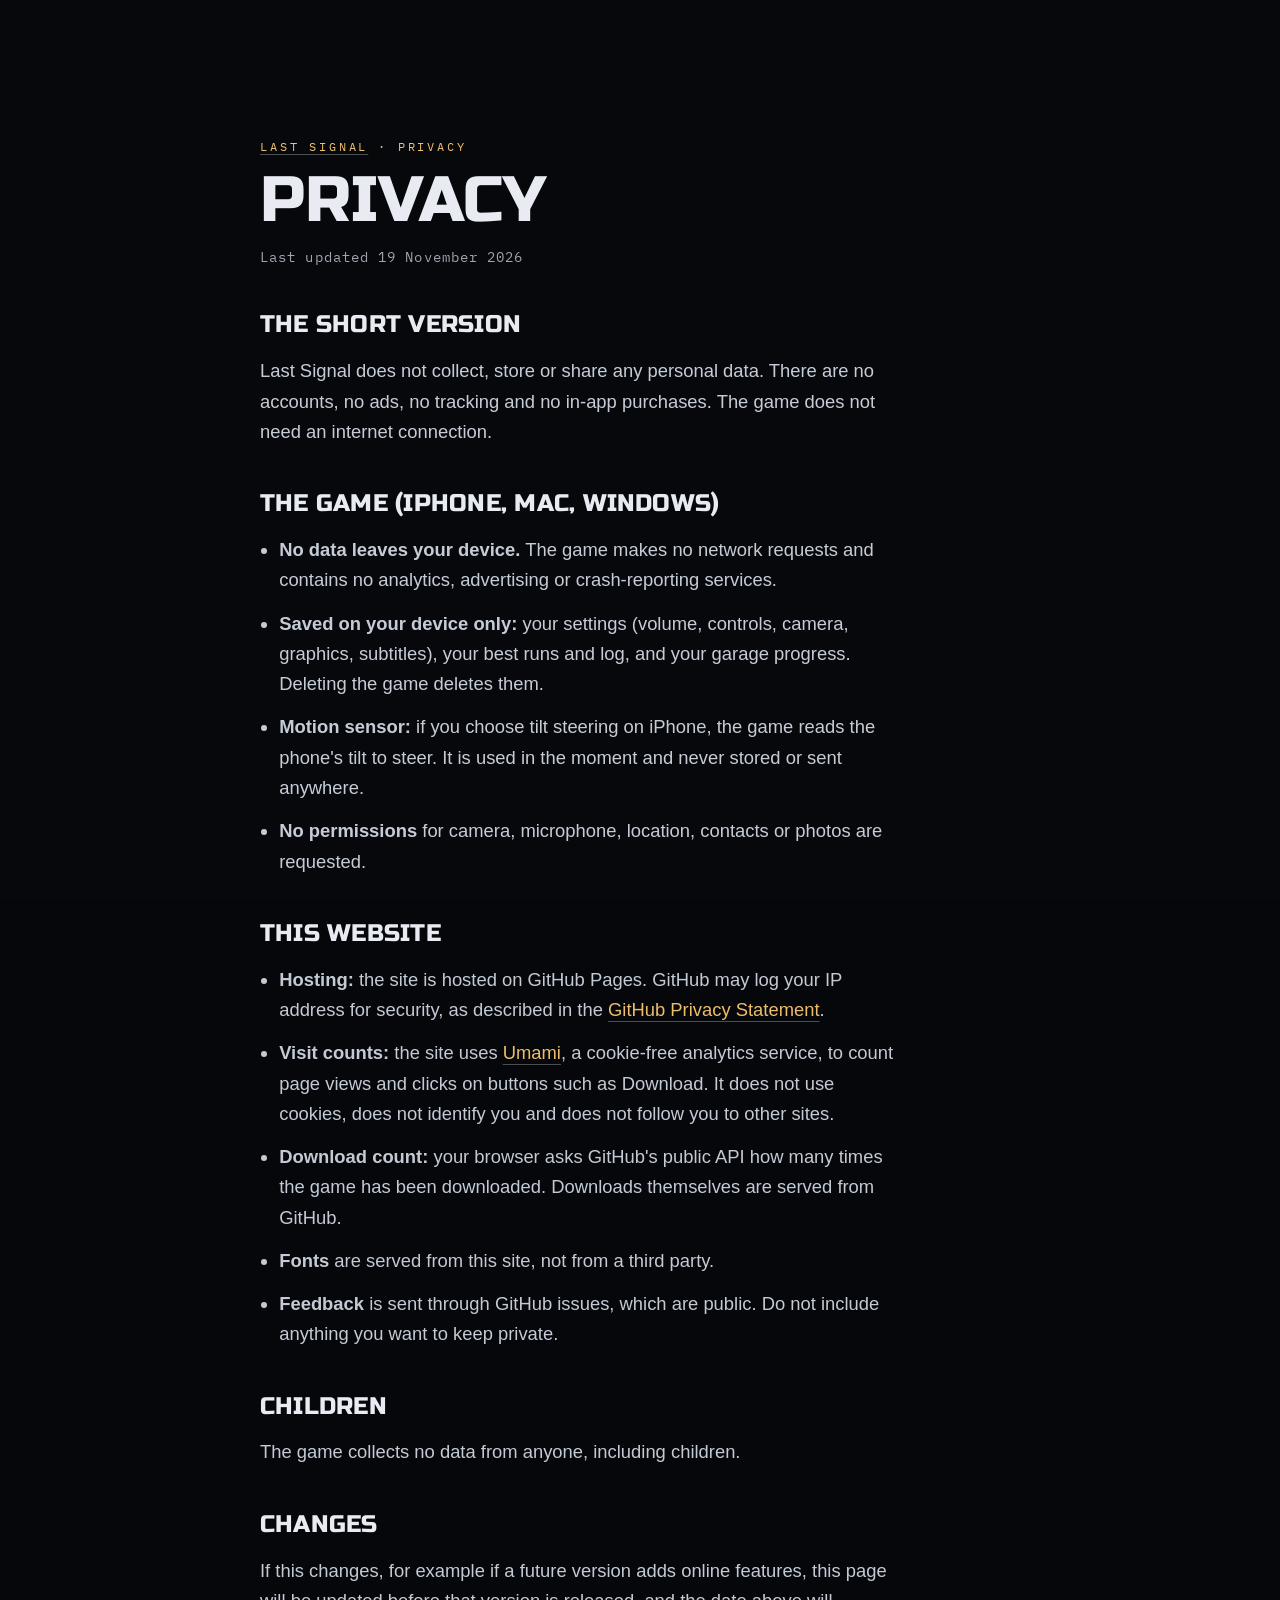
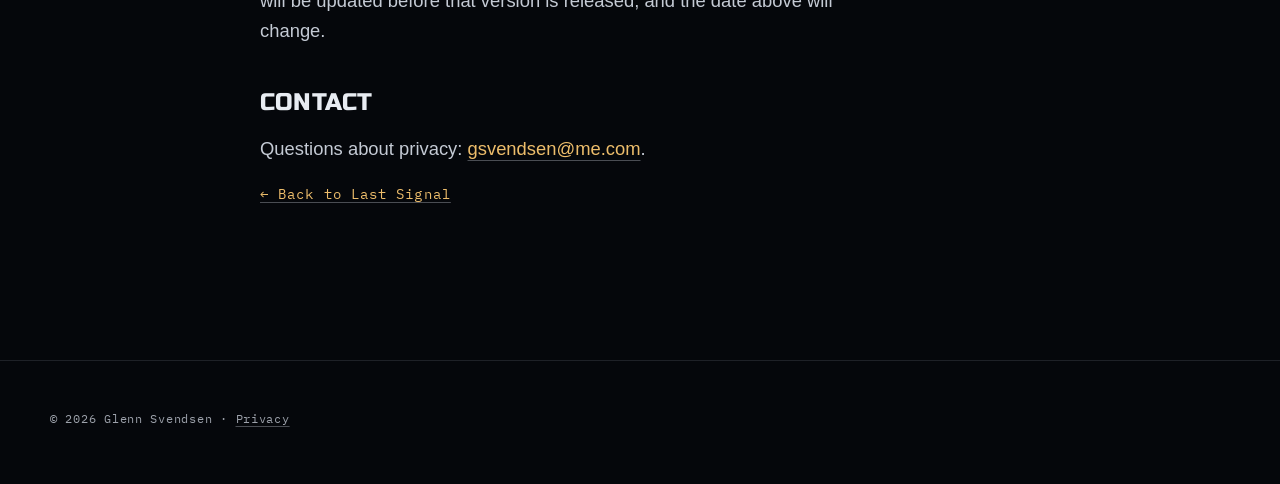
==== privacy.html @ 01a96725 "Privacy page: the game collects nothing; the site's hosting, cookie-free analytics and GitHub downlo" ====
<!doctype html>
<html lang="en">
<head>
<meta charset="utf-8">
<meta name="viewport" content="width=device-width, initial-scale=1, viewport-fit=cover">
<title>Privacy · Last Signal</title>
<meta name="description" content="Privacy policy for Last Signal, the game and this website. The game collects no personal data.">
<meta name="theme-color" content="#05070b">
<link rel="canonical" href="https://glennsvendsen.github.io/last-signal/privacy.html">
<link rel="icon" href="favicon.ico" sizes="48x48">
<link rel="icon" type="image/png" href="favicon.png" sizes="64x64">
<link rel="apple-touch-icon" href="apple-touch-icon.png">
<link rel="stylesheet" href="style.css">
<!-- Cookie-free analytics (Umami, shared with the main site). Only counts visits on the live domain. -->
<script defer src="https://cloud.umami.is/script.js" data-website-id="984de795-976a-4859-818a-95177710cb59" data-domains="glennsvendsen.github.io"></script>
</head>
<body>

<main id="main">
<section class="band legal" aria-labelledby="privacy-h">
  <div class="wrap narrow">
    <p class="label"><a href="./">Last Signal</a> · Privacy</p>
    <h1 id="privacy-h">Privacy</h1>
    <p class="muted">Last updated 19 November 2026</p>

    <h2>The short version</h2>
    <p class="body">Last Signal does not collect, store or share any personal data. There are no accounts, no ads, no tracking and no in-app purchases. The game does not need an internet connection.</p>

    <h2>The game (iPhone, Mac, Windows)</h2>
    <ul class="body">
      <li><strong>No data leaves your device.</strong> The game makes no network requests and contains no analytics, advertising or crash-reporting services.</li>
      <li><strong>Saved on your device only:</strong> your settings (volume, controls, camera, graphics, subtitles), your best runs and log, and your garage progress. Deleting the game deletes them.</li>
      <li><strong>Motion sensor:</strong> if you choose tilt steering on iPhone, the game reads the phone's tilt to steer. It is used in the moment and never stored or sent anywhere.</li>
      <li><strong>No permissions</strong> for camera, microphone, location, contacts or photos are requested.</li>
    </ul>

    <h2>This website</h2>
    <ul class="body">
      <li><strong>Hosting:</strong> the site is hosted on GitHub Pages. GitHub may log your IP address for security, as described in the <a href="https://docs.github.com/en/site-policy/privacy-policies/github-general-privacy-statement">GitHub Privacy Statement</a>.</li>
      <li><strong>Visit counts:</strong> the site uses <a href="https://umami.is/privacy">Umami</a>, a cookie-free analytics service, to count page views and clicks on buttons such as Download. It does not use cookies, does not identify you and does not follow you to other sites.</li>
      <li><strong>Download count:</strong> your browser asks GitHub's public API how many times the game has been downloaded. Downloads themselves are served from GitHub.</li>
      <li><strong>Fonts</strong> are served from this site, not from a third party.</li>
      <li><strong>Feedback</strong> is sent through GitHub issues, which are public. Do not include anything you want to keep private.</li>
    </ul>

    <h2>Children</h2>
    <p class="body">The game collects no data from anyone, including children.</p>

    <h2>Changes</h2>
    <p class="body">If this changes, for example if a future version adds online features, this page will be updated before that version is released, and the date above will change.</p>

    <h2>Contact</h2>
    <p class="body">Questions about privacy: <a href="mailto:gsvendsen@me.com">gsvendsen@me.com</a>.</p>

    <p class="muted"><a href="./">← Back to Last Signal</a></p>
  </div>
</section>
</main>

<footer class="foot">
  <div class="wrap">
    <p class="muted">© 2026 Glenn Svendsen · <a href="privacy.html">Privacy</a></p>
  </div>
</footer>

</body>
</html>
---- style.css ----
/* Last Signal: showcase page.
   Cold, dark, one amber accent. Tokens first; components only use tokens. */

@font-face { font-family: "Russo One"; src: url("fonts/russo-one.woff") format("woff"); font-display: swap; }
@font-face { font-family: "Plex Mono"; src: url("fonts/plex-mono.woff") format("woff"); font-display: swap; }
@font-face { font-family: "Special Elite"; src: url("fonts/special-elite.woff") format("woff"); font-display: swap; }

:root {
  --bg: #05070b;
  --bg-deep: #090d14;
  --ink: #e8ecf2;
  --body: #c4cad4;
  --dim: #9da2ab;
  --faint: rgba(157, 162, 171, .45);
  --line: rgba(200, 210, 225, .13);
  --amber: #edbd6b;
  --cold: #9ec7f2;

  --display: "Russo One", "Arial Narrow", Impact, sans-serif;
  --mono: "Plex Mono", ui-monospace, "SF Mono", Menlo, monospace;
  --type: "Special Elite", "Courier New", monospace;
  --sans: -apple-system, BlinkMacSystemFont, "Helvetica Neue", Arial, sans-serif;

  --wrap: 1180px;
  --pad: clamp(1.25rem, 5vw, 3rem);
  --ease: cubic-bezier(.2, .7, .2, 1);
}

*, *::before, *::after { box-sizing: border-box; }
html { scroll-behavior: smooth; -webkit-text-size-adjust: 100%; }
body {
  margin: 0; background: var(--bg); color: var(--body);
  font: 1.05rem/1.65 var(--sans);
  -webkit-font-smoothing: antialiased; text-rendering: optimizeLegibility;
}
img, video { display: block; max-width: 100%; }
a { color: var(--ink); text-decoration-color: var(--faint); text-underline-offset: .25em; }
a:hover { text-decoration-color: var(--amber); }
:focus-visible { outline: 2px solid var(--amber); outline-offset: 3px; }
::selection { background: var(--amber); color: var(--bg); }

/* a still film grain over everything, like the game */
body::after {
  content: ""; position: fixed; inset: 0; z-index: 100; pointer-events: none; opacity: .07; mix-blend-mode: overlay;
  background-image: url("data:image/svg+xml;utf8,<svg xmlns='http://www.w3.org/2000/svg' width='220' height='220'><filter id='n'><feTurbulence type='fractalNoise' baseFrequency='.85' numOctaves='2' stitchTiles='stitch'/><feColorMatrix values='0 0 0 0 1  0 0 0 0 1  0 0 0 0 1  0 0 0 .9 0'/></filter><rect width='100%' height='100%' filter='url(%23n)'/></svg>");
}

.skip { position: absolute; left: -999px; top: 0; z-index: 200; background: var(--amber); color: var(--bg); padding: .6rem 1rem; font-family: var(--mono); }
.skip:focus { left: 0; }

.wrap { width: min(100% - 2 * var(--pad), var(--wrap)); margin-inline: auto; }
.narrow { max-width: 760px; }

/* ------------------------------------------------------------ bar */
.bar {
  position: fixed; inset: 0 0 auto 0; z-index: 50;
  display: flex; align-items: center; justify-content: space-between; gap: 1rem;
  padding: .9rem var(--pad); padding-top: max(.9rem, env(safe-area-inset-top));
  transition: background .35s var(--ease), border-color .35s var(--ease);
  border-bottom: 1px solid transparent;
}
.bar.is-solid { background: rgba(5, 7, 11, .82); border-color: var(--line); -webkit-backdrop-filter: blur(10px); backdrop-filter: blur(10px); }
.mark { font: .8rem/1 var(--mono); letter-spacing: .32em; text-decoration: none; color: var(--ink); }
.bar nav { display: flex; gap: 1.6rem; }
.bar nav a { font: .72rem/1 var(--mono); letter-spacing: .18em; text-transform: uppercase; text-decoration: none; color: var(--dim); }
.bar nav a:hover { color: var(--ink); }
@media (max-width: 640px) { .bar nav { display: none; } }

/* ------------------------------------------------------------ hero */
.hero { position: relative; min-height: 100svh; display: grid; align-items: end; overflow: hidden; isolation: isolate; }
.hero-media { position: absolute; inset: 0; z-index: -2; }
.hero-media img, .hero-media video { position: absolute; inset: 0; width: 100%; height: 100%; object-fit: cover; object-position: 62% 50%; }
.hero-media video { opacity: 0; transition: opacity 1.2s var(--ease); }
.hero-media video.is-on { opacity: 1; }
.hero-veil {
  position: absolute; inset: 0; z-index: -1;
  background:
    linear-gradient(to top, rgba(5,7,11,.96) 0%, rgba(5,7,11,.55) 34%, rgba(5,7,11,.05) 62%, rgba(5,7,11,.45) 100%),
    linear-gradient(to right, rgba(5,7,11,.78) 0%, rgba(5,7,11,.2) 55%, rgba(5,7,11,0) 100%),
    radial-gradient(ellipse at 60% 45%, transparent 40%, rgba(0,0,0,.55) 100%);
}
.hero-copy { padding: 8rem var(--pad) clamp(3rem, 9vh, 6rem); width: min(100%, var(--wrap)); margin-inline: auto; }
.stamp { margin: 0 0 1.2rem; font: clamp(.95rem, 2.2vw, 1.25rem)/1 var(--type); letter-spacing: .08em; color: var(--amber); min-height: 1em; }
.hero h1 {
  margin: 0; font: clamp(4.2rem, 16vw, 12.5rem)/.86 var(--display); letter-spacing: .015em; color: var(--ink);
  text-shadow: 0 0 60px rgba(0, 0, 0, .55);
}
.lede { margin: 1.8rem 0 0; max-width: 34rem; font: clamp(1rem, 2.1vw, 1.25rem)/1.6 var(--mono); color: var(--body); }
.status { margin: 1.4rem 0 0; display: flex; align-items: center; gap: .7rem; font: .74rem/1 var(--mono); letter-spacing: .2em; text-transform: uppercase; color: var(--dim); }
.dot { width: .5rem; height: .5rem; border-radius: 50%; background: var(--amber); box-shadow: 0 0 12px var(--amber); animation: breathe 3.4s ease-in-out infinite; }
@keyframes breathe { 0%, 100% { opacity: .55 } 50% { opacity: 1 } }

.cue { position: absolute; left: 50%; bottom: 1.4rem; width: 1.6rem; height: 2.6rem; translate: -50% 0; opacity: .7; }
.cue span { position: absolute; left: 50%; top: 0; width: 1px; height: 100%; background: linear-gradient(to bottom, transparent, var(--ink)); animation: cue 2.4s var(--ease) infinite; transform-origin: top; }
@keyframes cue { 0% { transform: scaleY(0) } 50% { transform: scaleY(1) } 100% { transform: scaleY(1); opacity: 0 } }
@media (max-width: 640px) { .cue { display: none; } }

/* ------------------------------------------------------------ sections */
.band { padding-block: clamp(4.5rem, 11vw, 9rem); position: relative; }
.band--deep { background: var(--bg-deep); }
.label { margin: 0 0 1rem; font: .74rem/1 var(--mono); letter-spacing: .24em; text-transform: uppercase; color: var(--amber); }
h2 { margin: 0 0 2.2rem; font: clamp(2rem, 5.2vw, 3.7rem)/1.02 var(--display); letter-spacing: .01em; text-transform: uppercase; color: var(--ink); }
h3 { margin: 0 0 .8rem; font: clamp(1.5rem, 3vw, 2.1rem)/1.1 var(--display); text-transform: uppercase; color: var(--ink); }
.body { max-width: 40rem; font-size: 1.15rem; }
.muted { color: var(--dim); font-family: var(--mono); font-size: .85rem; letter-spacing: .08em; }

.reveal { transition: opacity .8s var(--ease), transform .8s var(--ease); }
.js .reveal { opacity: 0; transform: translateY(18px); }
.js .reveal.in { opacity: 1; transform: none; }

/* ------------------------------------------------------------ trailer */
.film { margin: 0; }
.film video { width: 100%; height: auto; aspect-ratio: 16 / 9; object-fit: cover; background: #000; border: 1px solid var(--line); box-shadow: 0 30px 90px -30px rgba(0, 0, 0, .9), 0 0 0 1px rgba(0, 0, 0, .6); }
figcaption { margin-top: .9rem; font: .72rem/1.4 var(--mono); letter-spacing: .14em; text-transform: uppercase; color: var(--dim); }

/* ------------------------------------------------------------ premise */
.tx-list { margin-top: 3rem; display: grid; gap: 1.6rem; }
.tx { margin: 0; padding: .2rem 0 .2rem 1.4rem; border-left: 2px solid var(--amber); }
.tx p { margin: 0; }
.ru { font: clamp(1.05rem, 2.4vw, 1.35rem)/1.45 var(--mono); color: var(--ink); }
.en { margin-top: .4rem !important; font: .92rem/1.5 var(--mono); color: var(--dim); }

/* ------------------------------------------------------------ chapters */
.chapter { display: grid; grid-template-columns: repeat(12, 1fr); gap: clamp(1.5rem, 4vw, 3.5rem); align-items: center; margin-top: clamp(3rem, 8vw, 6.5rem); }
.chapter-media { grid-column: 1 / span 7; position: relative; aspect-ratio: 16 / 9; overflow: hidden; background: #000; border: 1px solid var(--line); }
.chapter-copy { grid-column: 8 / span 5; }
.chapter--flip .chapter-media { grid-column: 6 / span 7; order: 2; }
.chapter--flip .chapter-copy { grid-column: 1 / span 5; order: 1; }
.chapter-media img, .chapter-media video { position: absolute; inset: 0; width: 100%; height: 100%; object-fit: cover; }
.chapter-media video { z-index: 1; opacity: 0; transition: opacity .8s var(--ease); }
.chapter-media video.is-on { opacity: 1; }
.num { margin: 0 0 .4rem; font: 1rem/1 var(--type); letter-spacing: .2em; color: var(--amber); }
.chapter-copy p:not(.num) { margin: 0; color: var(--body); }
@media (max-width: 860px) {
  .chapter, .chapter--flip { grid-template-columns: 1fr; }
  .chapter-media, .chapter--flip .chapter-media, .chapter-copy, .chapter--flip .chapter-copy { grid-column: 1; order: initial; }
}

/* ------------------------------------------------------------ gallery */
.grid { list-style: none; margin: 0; padding: 0; display: grid; gap: .8rem; grid-template-columns: repeat(auto-fill, minmax(min(100%, 270px), 1fr)); }
@media (min-width: 1000px) { .grid { grid-template-columns: repeat(4, 1fr); } }
.grid a { position: relative; display: block; overflow: hidden; border: 1px solid var(--line); aspect-ratio: 16 / 9; background: #000; cursor: zoom-in; }
.grid img { width: 100%; height: 100%; object-fit: cover; transition: transform .8s var(--ease), filter .4s; filter: saturate(.95); }
.grid a:hover img, .grid a:focus-visible img { transform: scale(1.04); filter: saturate(1.1); }

/* ------------------------------------------------------------ phone */
.phone-row { display: grid; grid-template-columns: 5fr 7fr; gap: clamp(2rem, 6vw, 5rem); align-items: center; }
.phone { display: flex; justify-content: center; }
.phone-frame {
  position: relative; width: min(290px, 68vw); aspect-ratio: 9 / 19.5; overflow: hidden;
  border: 10px solid #10151e; border-radius: 44px; background: #000;
  box-shadow: 0 0 0 1px rgba(255, 255, 255, .08), 0 40px 90px -30px rgba(0, 0, 0, .95), 0 0 80px -20px rgba(237, 189, 107, .18);
}
.phone-frame::before { content: ""; position: absolute; z-index: 3; left: 50%; top: 10px; width: 28%; height: 20px; translate: -50% 0; border-radius: 12px; background: #000; }
.phone-frame img, .phone-frame video { position: absolute; inset: 0; width: 100%; height: 100%; object-fit: cover; }
.phone-frame video { z-index: 1; opacity: 0; transition: opacity .8s var(--ease); }
.phone-frame video.is-on { opacity: 1; }
.facts { margin: 0; }
.facts div { display: grid; grid-template-columns: 8.5rem 1fr; gap: 1rem; padding: .95rem 0; border-top: 1px solid var(--line); }
.facts div:last-child { border-bottom: 1px solid var(--line); }
dt { font: .72rem/1.6 var(--mono); letter-spacing: .18em; text-transform: uppercase; color: var(--dim); }
dd { margin: 0; color: var(--ink); }
@media (max-width: 800px) { .phone-row { grid-template-columns: 1fr; } .facts div { grid-template-columns: 7rem 1fr; } }

/* ------------------------------------------------------------ credits */
.credits { margin: 2.6rem 0 0; }
.credits div { display: grid; grid-template-columns: minmax(10rem, 14rem) 1fr; gap: 1rem; padding: .85rem 0; border-top: 1px solid var(--line); }
.credits div:last-child { border-bottom: 1px solid var(--line); }
.maker { margin-top: 2.4rem; font: .85rem/1.6 var(--mono); color: var(--dim); }
@media (max-width: 560px) { .credits div { grid-template-columns: 1fr; gap: .2rem; } }

.foot { padding: 3rem 0 max(3rem, env(safe-area-inset-bottom)); border-top: 1px solid var(--line); }
.foot p { margin: 0 0 .5rem; font: .76rem/1.6 var(--mono); letter-spacing: .06em; color: var(--dim); max-width: 46rem; }

/* ------------------------------------------------------------ lightbox */
.lightbox { width: 100%; height: 100%; max-width: none; max-height: none; margin: 0; padding: 0; border: 0; background: rgba(3, 4, 7, .96); color: var(--ink); }
.lightbox::backdrop { background: rgba(0, 0, 0, .9); }
.lightbox[open] { display: grid; place-items: center; }
.lightbox figure { margin: 0; text-align: center; padding: 3.5rem 1rem 2rem; }
.lightbox img { max-width: min(94vw, 1500px); max-height: 80vh; margin-inline: auto; border: 1px solid var(--line); }
.lightbox figcaption { margin-top: 1rem; }
.lb-close, .lb-nav { position: absolute; z-index: 2; background: none; border: 1px solid var(--line); color: var(--ink); width: 2.8rem; height: 2.8rem; font: 1.6rem/1 var(--mono); cursor: pointer; border-radius: 50%; }
.lb-close { top: max(1rem, env(safe-area-inset-top)); right: 1rem; }
.lb-nav { top: 50%; translate: 0 -50%; }
.lb-prev { left: 1rem; } .lb-next { right: 1rem; }
.lb-close:hover, .lb-nav:hover { border-color: var(--amber); color: var(--amber); }
@media (max-width: 640px) { .lb-nav { top: auto; bottom: 1rem; translate: none; } }

/* ------------------------------------------------------------ motion preferences */
@media (prefers-reduced-motion: reduce) {
  html { scroll-behavior: auto; }
  *, *::before, *::after { animation: none !important; transition: none !important; }
  .js .reveal { opacity: 1; transform: none; }
  video[aria-hidden="true"] { display: none; }       /* decorative loops never autoplay: the still shows instead */
}

/* download */
.btn { display: inline-block; padding: .95rem 1.5rem; border: 1px solid var(--amber); color: var(--amber); font: .8rem/1 var(--mono); letter-spacing: .2em; text-transform: uppercase; text-decoration: none; background: rgba(237, 189, 107, .06); transition: background .3s var(--ease), color .3s var(--ease); }
.btn:hover, .btn:focus-visible { background: var(--amber); color: var(--bg); }
.hero-cta { margin: 1.8rem 0 0; }
.btn--soon { border-style: dashed; border-color: var(--line); color: var(--dim); background: none; cursor: default; }
.btn--soon:hover { background: none; color: var(--dim); }
.status--soon { color: var(--dim); margin-top: .4rem; }
.dl-row { display: flex; flex-wrap: wrap; align-items: center; gap: 1.2rem; margin: 2.2rem 0 2.4rem; }
.dl-count { letter-spacing: .14em; text-transform: uppercase; }

/* ------------------------------------------------------------ garage cars */
.cars { list-style: none; margin: clamp(2rem, 5vw, 3.2rem) 0 0; padding: 0; display: grid; gap: .8rem; grid-template-columns: repeat(auto-fill, minmax(min(100%, 150px), 1fr)); }
@media (min-width: 1000px) { .cars { grid-template-columns: repeat(5, 1fr); } }
.car picture { display: block; aspect-ratio: 16 / 9; overflow: hidden; border: 1px solid var(--line); background: #000; }
.car img { width: 100%; height: 100%; object-fit: cover; }
.car-name { margin: .7rem 0 .15rem; font: .78rem/1.5 var(--mono); letter-spacing: .16em; color: var(--ink); }
.car-name span { margin-left: .5em; color: var(--dim); letter-spacing: .08em; }
.car-note { margin: 0; font-size: .9rem; color: var(--body); }

/* privacy page */
.legal h1 { margin: 0 0 .8rem; font: clamp(2.4rem, 7vw, 4rem)/1 var(--display); text-transform: uppercase; color: var(--ink); }
.legal h2 { margin: 2.8rem 0 .9rem; font-size: clamp(1.2rem, 3vw, 1.5rem); }
.legal ul.body { padding-left: 1.2rem; }
.legal ul.body li { margin: 0 0 .8rem; }
.legal a { color: var(--amber); }
.foot a { color: inherit; }
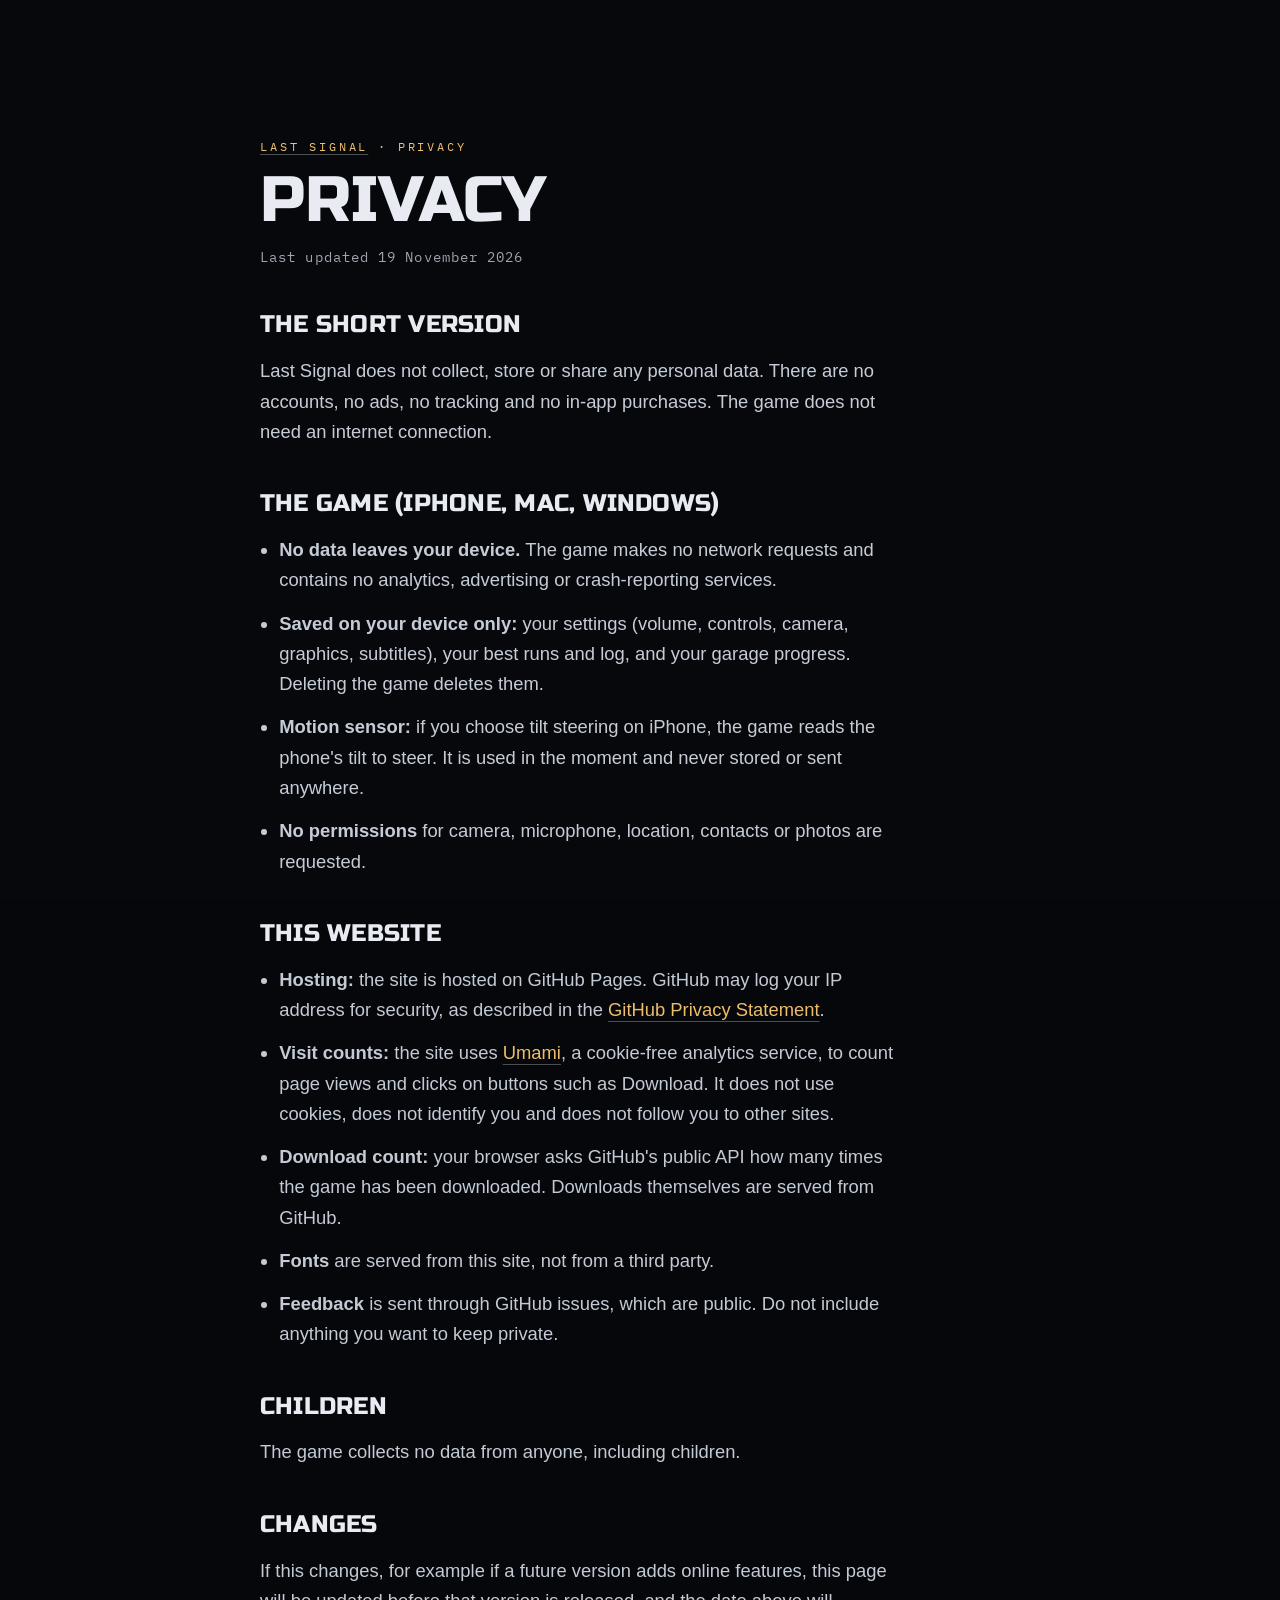
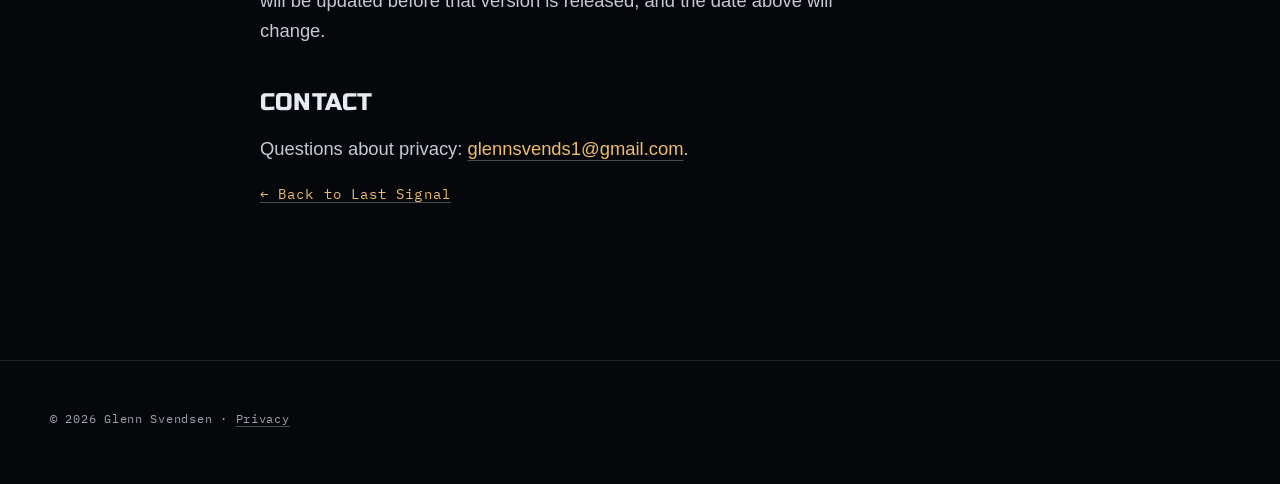
==== commit dc24e5f2: "Privacy page: contact email Co-Authored-By: Claude Opus 5.5 <noreply@anthropic.com>" ====
--- a/privacy.html
+++ b/privacy.html
@@ -50,7 +50,7 @@
     <p class="body">If this changes, for example if a future version adds online features, this page will be updated before that version is released, and the date above will change.</p>
 
     <h2>Contact</h2>
-    <p class="body">Questions about privacy: <a href="mailto:gsvendsen@me.com">gsvendsen@me.com</a>.</p>
+    <p class="body">Questions about privacy: <a href="mailto:glennsvends1@gmail.com">glennsvends1@gmail.com</a>.</p>
 
     <p class="muted"><a href="./">← Back to Last Signal</a></p>
   </div>
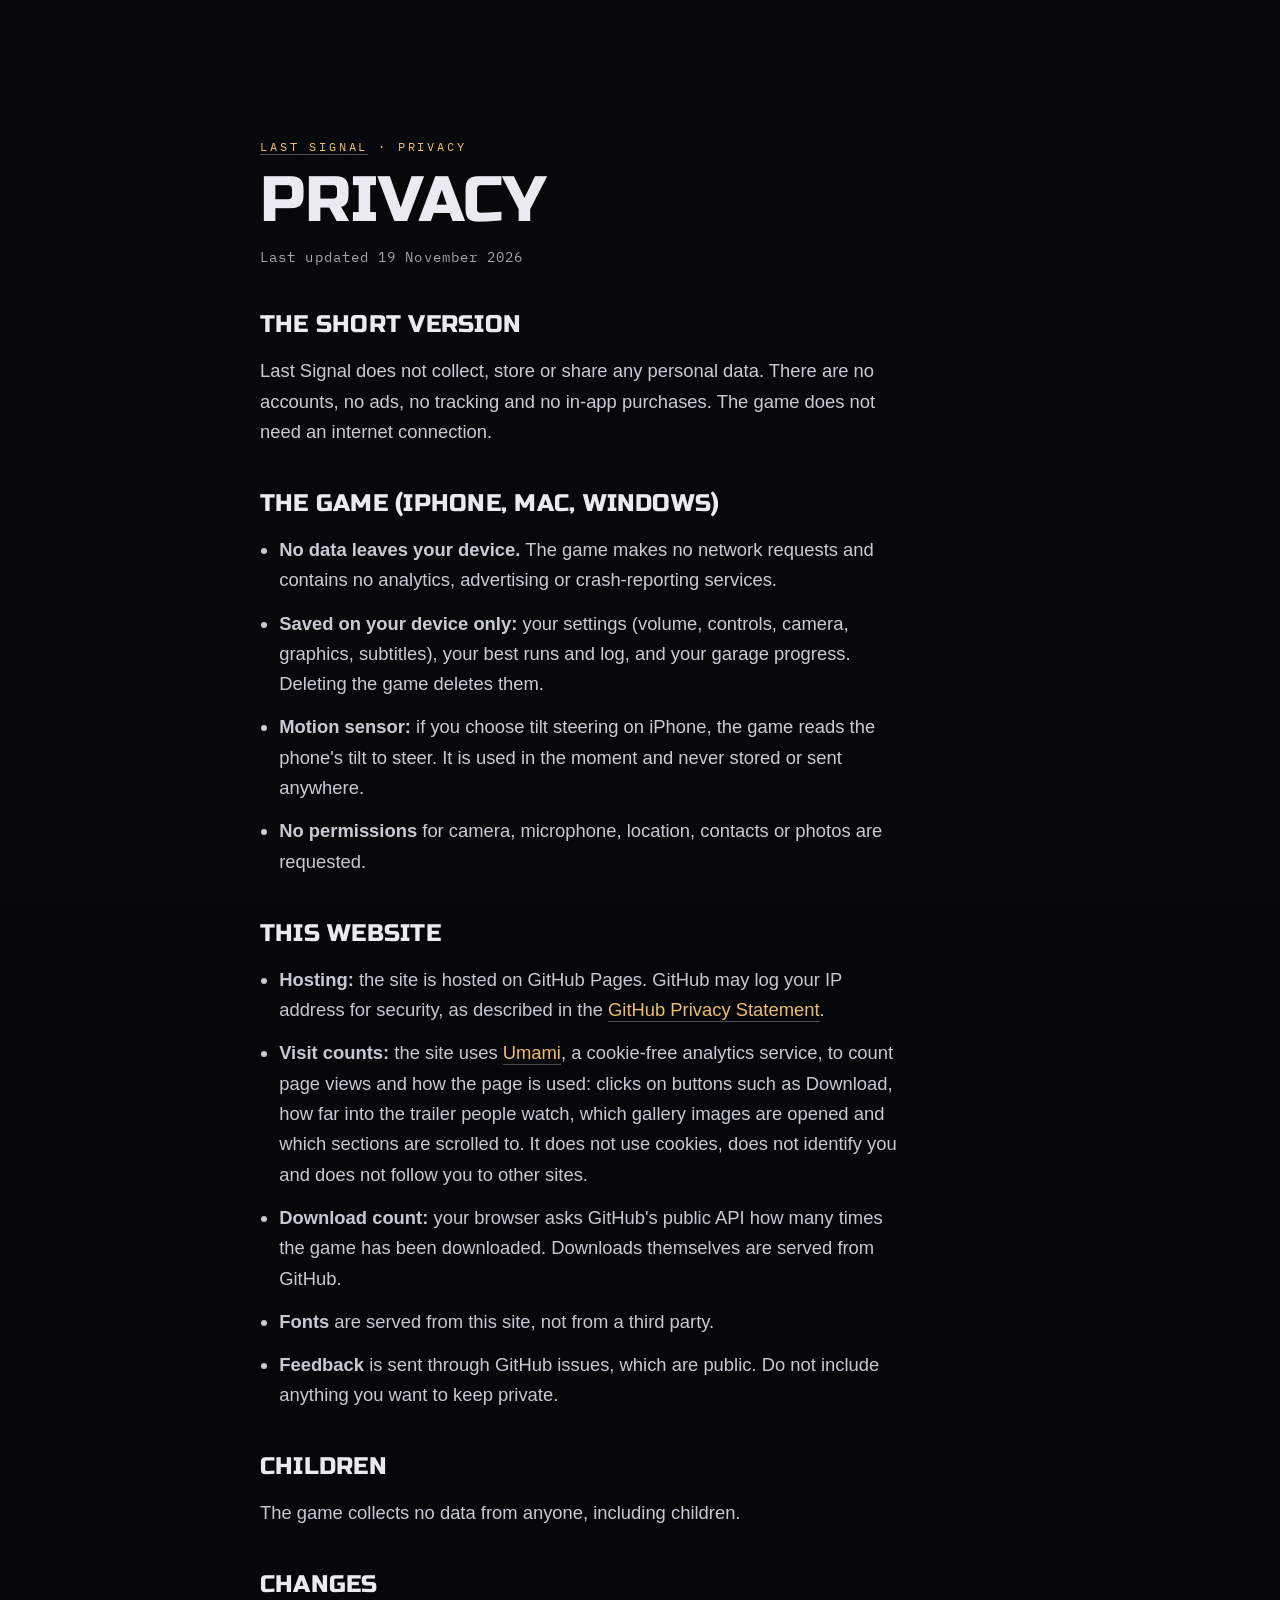
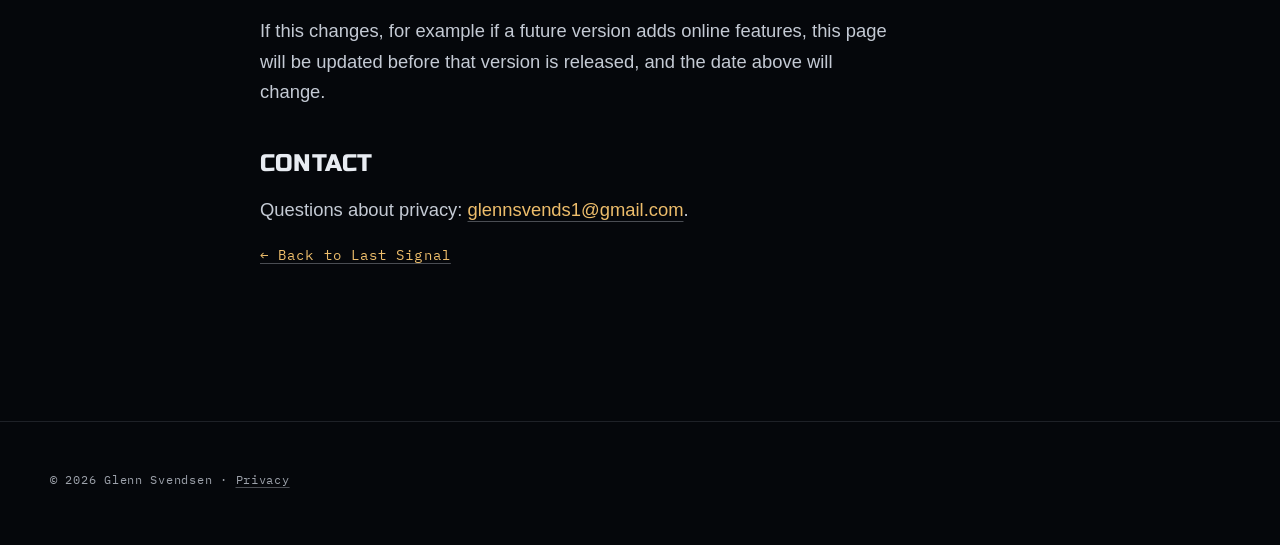
==== commit 4d2855dd: "Umami: platform on downloads, trailer plays and progress, gallery opens, nav, section views, iOS int" ====
--- a/privacy.html
+++ b/privacy.html
@@ -37,7 +37,7 @@
     <h2>This website</h2>
     <ul class="body">
       <li><strong>Hosting:</strong> the site is hosted on GitHub Pages. GitHub may log your IP address for security, as described in the <a href="https://docs.github.com/en/site-policy/privacy-policies/github-general-privacy-statement">GitHub Privacy Statement</a>.</li>
-      <li><strong>Visit counts:</strong> the site uses <a href="https://umami.is/privacy">Umami</a>, a cookie-free analytics service, to count page views and clicks on buttons such as Download. It does not use cookies, does not identify you and does not follow you to other sites.</li>
+      <li><strong>Visit counts:</strong> the site uses <a href="https://umami.is/privacy">Umami</a>, a cookie-free analytics service, to count page views and how the page is used: clicks on buttons such as Download, how far into the trailer people watch, which gallery images are opened and which sections are scrolled to. It does not use cookies, does not identify you and does not follow you to other sites.</li>
       <li><strong>Download count:</strong> your browser asks GitHub's public API how many times the game has been downloaded. Downloads themselves are served from GitHub.</li>
       <li><strong>Fonts</strong> are served from this site, not from a third party.</li>
       <li><strong>Feedback</strong> is sent through GitHub issues, which are public. Do not include anything you want to keep private.</li>
